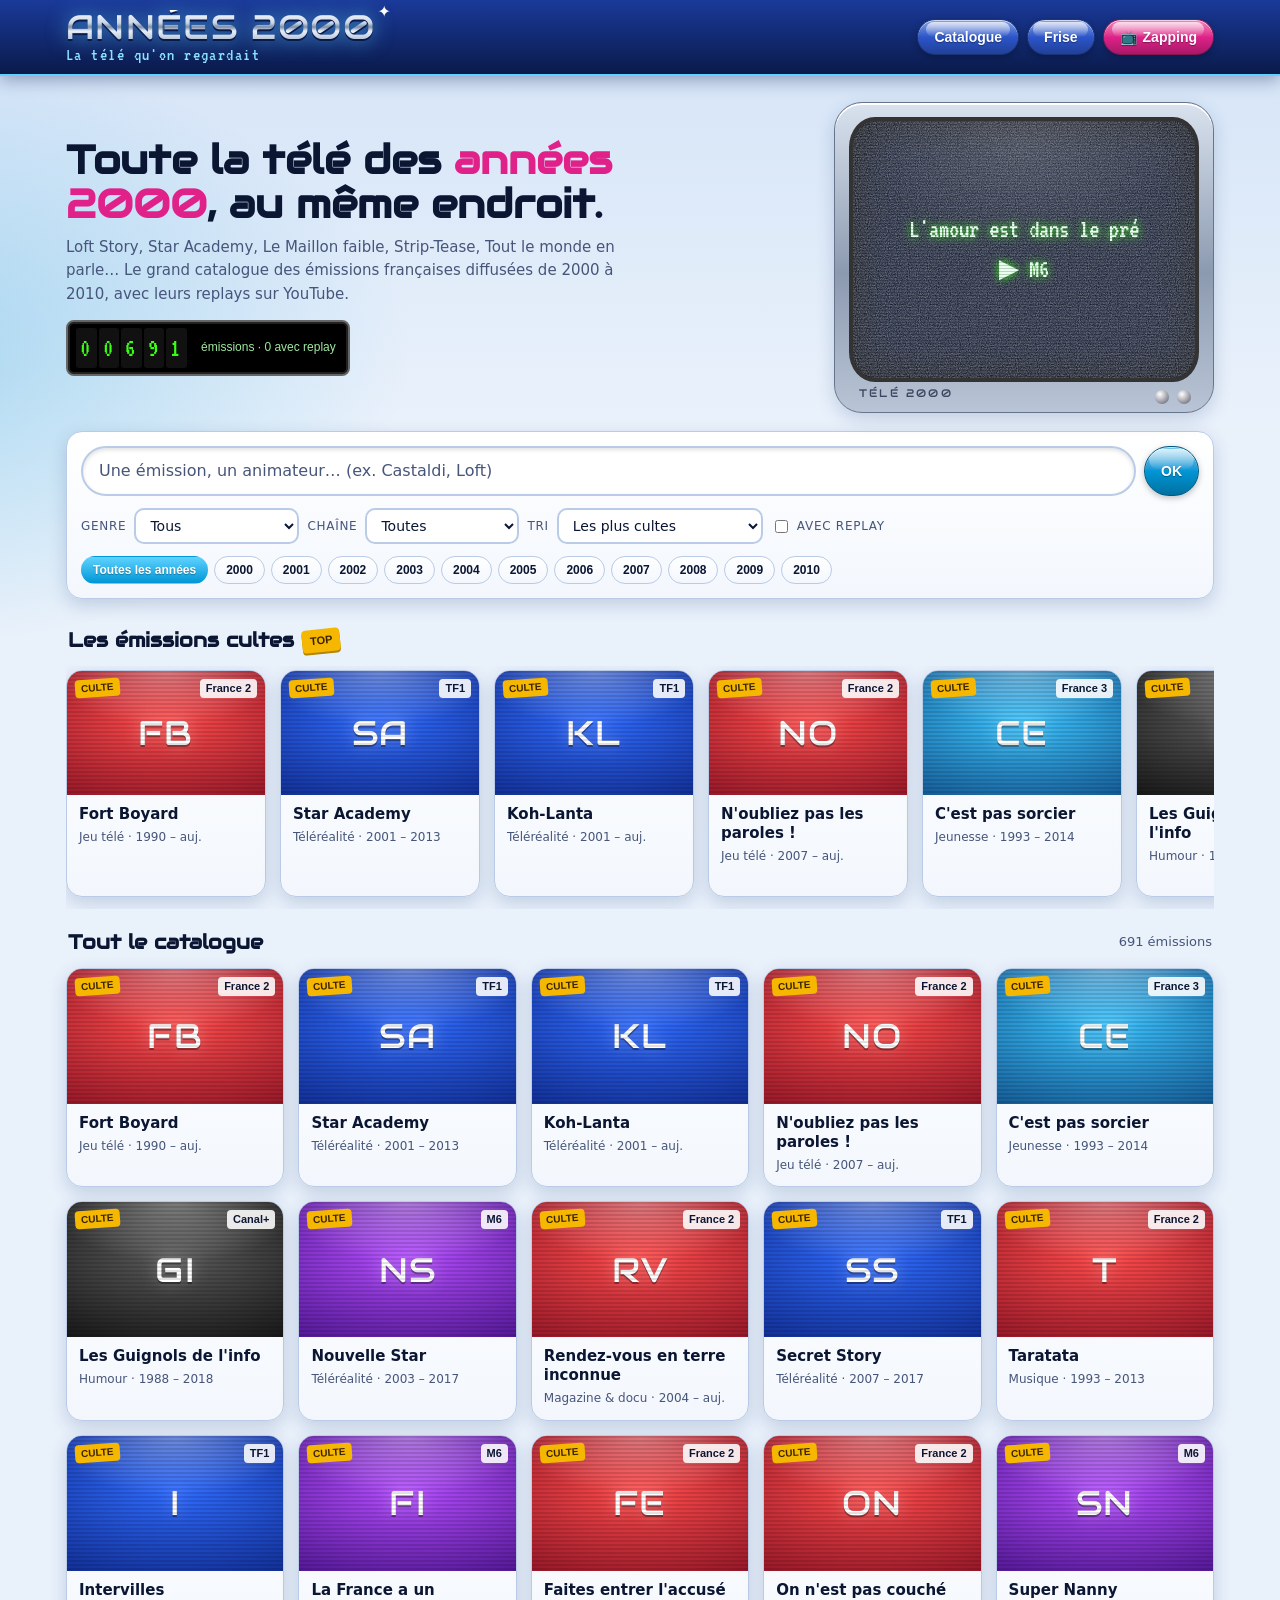
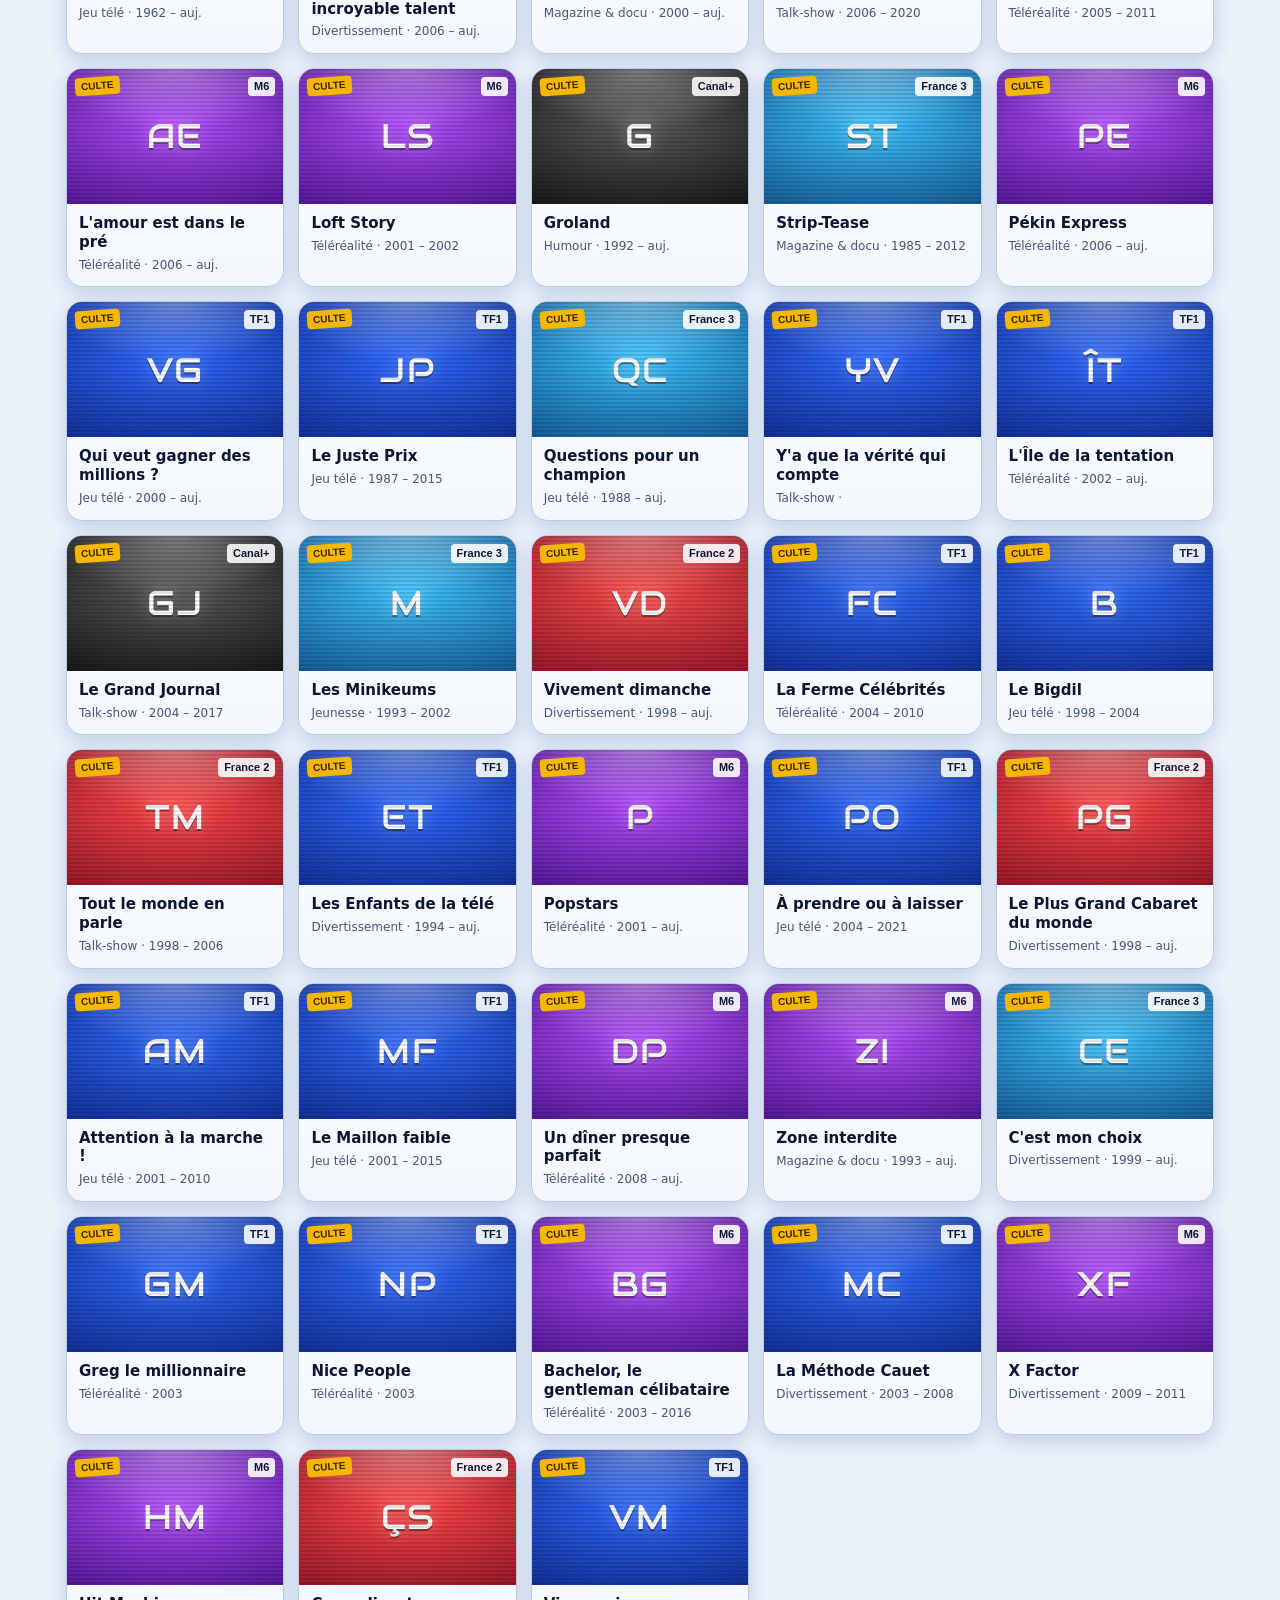
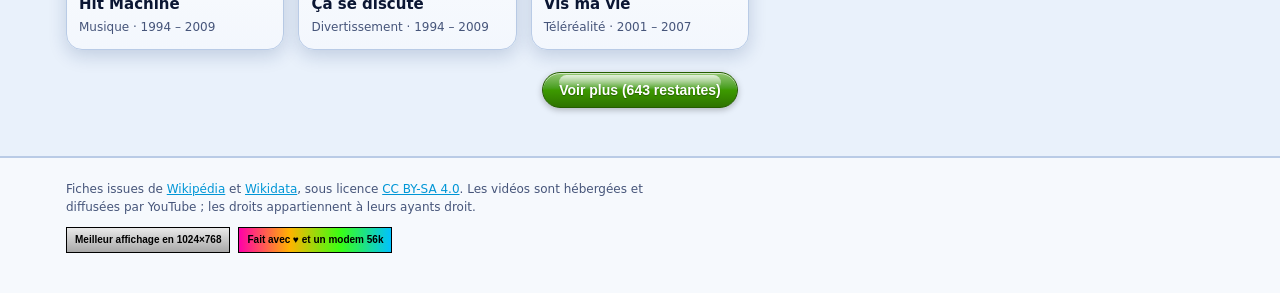
==== index.html @ 7a888f4a "Site Années 2000 : catalogue des émissions télé françaises 2000-2010 Site statique au design Y2K (re" ====
<!doctype html>
<html lang="fr">
<head>
  <meta charset="utf-8">
  <meta name="viewport" content="width=device-width, initial-scale=1">
  <title>Années 2000 · La télé qu'on regardait</title>
  <meta name="description" content="Le grand catalogue des émissions de télé françaises des années 2000 : téléréalité, jeux, talk-shows, magazines. Retrouvez chaque émission et ses replays YouTube.">
  <meta name="theme-color" content="#0a1a4a">
  <link rel="preconnect" href="https://fonts.googleapis.com">
  <link rel="preconnect" href="https://fonts.gstatic.com" crossorigin>
  <link href="https://fonts.googleapis.com/css2?family=Audiowide&family=VT323&display=swap" rel="stylesheet">
  <link rel="stylesheet" href="css/style.css">
  <link rel="icon" href="data:image/svg+xml,<svg xmlns='http://www.w3.org/2000/svg' viewBox='0 0 64 64'><rect x='4' y='12' width='56' height='40' rx='10' fill='%2300c2ff'/><rect x='12' y='19' width='40' height='26' rx='5' fill='%230a1a4a'/><path d='M22 6l10 6 10-6' stroke='%2300c2ff' stroke-width='4' fill='none'/></svg>">
</head>
<body>
  <a class="skip" href="#main">Aller au contenu</a>

  <header class="top">
    <div class="wrap top__inner">
      <a class="logo" href="#/" aria-label="Accueil Années 2000">
        <span class="logo__chrome">ANNÉES 2000</span>
        <span class="logo__sub">La télé qu'on regardait</span>
        <span class="logo__star" aria-hidden="true">✦</span>
      </a>
      <nav class="top__nav" aria-label="Navigation principale">
        <a class="gel gel--ghost" href="#/">Catalogue</a>
        <a class="gel gel--ghost" href="#/frise">Frise</a>
        <button class="gel gel--zap" id="zap" type="button" title="Une émission au hasard">
          <span aria-hidden="true">📺</span> Zapping
        </button>
      </nav>
    </div>
  </header>

  <main id="main" class="wrap">
    <!-- Contenu rendu par js/app.js -->
    <div id="view" aria-live="polite">
      <div class="loading"><span class="noise"></span>Réglage de l'antenne…</div>
    </div>
  </main>

  <footer class="foot">
    <div class="wrap foot__inner">
      <p>
        Fiches issues de <a href="https://fr.wikipedia.org/">Wikipédia</a> et
        <a href="https://www.wikidata.org/">Wikidata</a>, sous licence
        <a href="https://creativecommons.org/licenses/by-sa/4.0/deed.fr">CC BY-SA 4.0</a>.
        Les vidéos sont hébergées et diffusées par YouTube ; les droits appartiennent à leurs ayants droit.
      </p>
      <p class="foot__badges" aria-hidden="true">
        <span class="badge88">Meilleur affichage en 1024×768</span>
        <span class="badge88 badge88--alt">Fait avec ♥ et un modem 56k</span>
      </p>
    </div>
  </footer>

  <script src="js/app.js" type="module"></script>
</body>
</html>
---- css/style.css ----
/* Années 2000 : esthétique Y2K (chrome, gel, écran cathodique) */

:root {
  --bg: #e9f1fb;
  --bg-2: #d3e3f7;
  --panel: #ffffff;
  --panel-2: #f3f7fd;
  --ink: #0b1633;
  --ink-soft: #46557a;
  --line: #b9cbe6;
  --aqua: #0096d6;
  --aqua-hi: #5fd3ff;
  --pink: #e0218a;
  --lime: #6ac400;
  --gold: #f5b700;
  --focus: #ff2fa0;
  --screen: #071028;
  --shadow: 0 6px 18px rgba(18, 48, 110, 0.18);
  --radius: 16px;
  --chrome: linear-gradient(180deg, #ffffff 0%, #c9d6e8 38%, #7d8ea8 50%, #e7eef8 62%, #9fb0c8 100%);
  --gel-top: rgba(255, 255, 255, 0.75);
  color-scheme: light;
}

@media (prefers-color-scheme: dark) {
  :root:not([data-theme="light"]) {
    --bg: #060c24;
    --bg-2: #0b1a4a;
    --panel: #0f1d4d;
    --panel-2: #13245c;
    --ink: #eaf2ff;
    --ink-soft: #a9badf;
    --line: #2a3f86;
    --aqua: #22b8ff;
    --aqua-hi: #8be3ff;
    --pink: #ff4fb0;
    --lime: #9cf23a;
    --gold: #ffd23f;
    --screen: #020611;
    --shadow: 0 8px 24px rgba(0, 0, 0, 0.45);
    --gel-top: rgba(255, 255, 255, 0.35);
    color-scheme: dark;
  }
}
:root[data-theme="dark"] {
  --bg: #060c24;
  --bg-2: #0b1a4a;
  --panel: #0f1d4d;
  --panel-2: #13245c;
  --ink: #eaf2ff;
  --ink-soft: #a9badf;
  --line: #2a3f86;
  --aqua: #22b8ff;
  --aqua-hi: #8be3ff;
  --pink: #ff4fb0;
  --lime: #9cf23a;
  --gold: #ffd23f;
  --screen: #020611;
  --shadow: 0 8px 24px rgba(0, 0, 0, 0.45);
  --gel-top: rgba(255, 255, 255, 0.35);
  color-scheme: dark;
}

* { box-sizing: border-box; }
html { -webkit-text-size-adjust: 100%; }
body {
  margin: 0;
  font-family: Verdana, Tahoma, "Trebuchet MS", system-ui, sans-serif;
  font-size: 15px;
  line-height: 1.55;
  color: var(--ink);
  background:
    radial-gradient(1200px 500px at 85% -10%, color-mix(in srgb, var(--pink) 22%, transparent), transparent 60%),
    radial-gradient(900px 500px at -10% 10%, color-mix(in srgb, var(--aqua) 28%, transparent), transparent 60%),
    linear-gradient(180deg, var(--bg-2), var(--bg) 420px);
  background-color: var(--bg);
  min-height: 100vh;
  overflow-x: hidden;
}
a { color: var(--aqua); }
a:hover { color: var(--pink); }
:focus-visible { outline: 3px solid var(--focus); outline-offset: 2px; border-radius: 6px; }
img { max-width: 100%; display: block; }

.wrap { width: 100%; max-width: 1180px; margin: 0 auto; padding: 0 16px; }
.skip { position: absolute; left: -999px; }
.skip:focus { left: 16px; top: 8px; z-index: 10; background: var(--panel); padding: 8px 12px; }

/* ---------- En-tête ---------- */
.top {
  position: sticky; top: 0; z-index: 5;
  background: linear-gradient(180deg, #1a3a9a, #0a1a4a);
  border-bottom: 2px solid #5fd3ff;
  box-shadow: 0 4px 16px rgba(0, 20, 80, 0.35);
}
.top__inner { display: flex; align-items: center; justify-content: space-between; gap: 12px; padding-top: 10px; padding-bottom: 10px; flex-wrap: wrap; }
.logo { position: relative; text-decoration: none; display: flex; flex-direction: column; line-height: 1; }
.logo__chrome {
  font-family: Audiowide, Verdana, sans-serif;
  font-size: clamp(22px, 4.5vw, 34px);
  letter-spacing: 0.04em;
  background: var(--chrome);
  -webkit-background-clip: text; background-clip: text; color: transparent;
  filter: drop-shadow(0 2px 0 #0a1a4a) drop-shadow(0 0 10px rgba(95, 211, 255, 0.55));
}
.logo__sub { font-family: VT323, monospace; font-size: 18px; color: #8be3ff; letter-spacing: 0.08em; margin-top: 2px; }
.logo__star { position: absolute; right: -16px; top: -6px; color: #fff; font-size: 16px; animation: twinkle 2.4s ease-in-out infinite; }
@keyframes twinkle { 0%, 100% { opacity: 0.2; transform: scale(0.7) rotate(0); } 50% { opacity: 1; transform: scale(1.1) rotate(20deg); } }
.top__nav { display: flex; gap: 8px; align-items: center; flex-wrap: wrap; }

/* ---------- Boutons « gel » façon Aqua / Luna ---------- */
.gel {
  --c: var(--aqua);
  position: relative; display: inline-flex; align-items: center; gap: 6px;
  font: 700 14px/1 Verdana, Tahoma, sans-serif; color: #fff; text-decoration: none;
  padding: 10px 16px; border-radius: 999px; border: 1px solid color-mix(in srgb, var(--c) 60%, #000);
  background: linear-gradient(180deg, color-mix(in srgb, var(--c) 55%, #fff) 0%, var(--c) 50%, color-mix(in srgb, var(--c) 75%, #000) 100%);
  box-shadow: inset 0 1px 0 rgba(255, 255, 255, 0.6), 0 2px 6px rgba(0, 0, 0, 0.25);
  text-shadow: 0 1px 1px rgba(0, 0, 0, 0.35);
  cursor: pointer; overflow: hidden; white-space: nowrap;
}
.gel::before {
  content: ""; position: absolute; left: 8%; right: 8%; top: 2px; height: 45%;
  border-radius: 999px; background: linear-gradient(180deg, var(--gel-top), rgba(255, 255, 255, 0));
  pointer-events: none;
}
.gel:hover { filter: brightness(1.08) saturate(1.1); color: #fff; }
.gel:active { transform: translateY(1px); }
.gel--ghost { --c: #2c55c9; }
.gel--zap { --c: var(--pink); }
.gel--lime { --c: #3d9a00; }
.gel--small { padding: 7px 12px; font-size: 13px; }

/* ---------- Héros ---------- */
.hero { margin: 26px 0 18px; display: grid; gap: 18px; grid-template-columns: 1.4fr 1fr; align-items: center; }
.hero h1 { font-family: Audiowide, Verdana, sans-serif; font-size: clamp(24px, 4vw, 40px); line-height: 1.1; margin: 0 0 10px; }
.hero h1 em { font-style: normal; color: var(--pink); }
.hero p { margin: 0; color: var(--ink-soft); max-width: 60ch; }
.counter {
  display: inline-flex; gap: 2px; margin-top: 14px; padding: 6px 8px; border-radius: 8px;
  background: #000; border: 2px solid #666; box-shadow: inset 0 0 0 2px #222;
  font-family: VT323, monospace; font-size: 26px; color: #39ff14; letter-spacing: 0.1em;
}
.counter span { padding: 0 4px; background: #111; border-radius: 3px; }
.counter span.counter__label { margin-left: 8px; padding: 0 4px; background: none; font: 12px/1.3 Verdana, sans-serif; letter-spacing: 0; color: #9fe8a0; align-self: center; }
.hero__tv { justify-self: end; width: 100%; max-width: 380px; }

/* ---------- Barre de recherche et filtres ---------- */
.panel {
  background: linear-gradient(180deg, var(--panel), var(--panel-2));
  border: 1px solid var(--line); border-radius: var(--radius); box-shadow: var(--shadow);
}
.controls { padding: 14px; display: grid; gap: 12px; }
.controls > * { min-width: 0; }
.search { display: flex; gap: 8px; }
.search input {
  flex: 1; min-width: 0; font: inherit; font-size: 16px; color: var(--ink);
  padding: 11px 16px; border-radius: 999px; border: 2px solid var(--line);
  background: var(--panel); box-shadow: inset 0 2px 4px rgba(0, 0, 0, 0.12);
}
.search input::placeholder { color: var(--ink-soft); }
.filters { display: flex; flex-wrap: wrap; gap: 8px; align-items: center; }
.filters label { font-size: 12px; color: var(--ink-soft); text-transform: uppercase; letter-spacing: 0.06em; }
.select {
  font: inherit; font-size: 14px; color: var(--ink); background: var(--panel);
  border: 2px solid var(--line); border-radius: 10px; padding: 7px 10px; max-width: 100%;
}
.chips { display: flex; gap: 6px; flex-wrap: wrap; }
.chip {
  font: 700 12px/1 Verdana, sans-serif; padding: 7px 11px; border-radius: 999px; cursor: pointer;
  border: 1px solid var(--line); color: var(--ink); background: linear-gradient(180deg, var(--panel), var(--panel-2));
}
.chip[aria-pressed="true"] { color: #fff; border-color: transparent; background: linear-gradient(180deg, var(--aqua-hi), var(--aqua)); text-shadow: 0 1px 1px rgba(0,0,0,.3); }
.check { display: inline-flex; gap: 6px; align-items: center; font-size: 13px; cursor: pointer; }
.result-line { display: flex; justify-content: space-between; align-items: center; gap: 10px; margin: 18px 2px 10px; flex-wrap: wrap; }
.result-line h2 { margin: 0; font-family: Audiowide, Verdana, sans-serif; font-size: 20px; }
.muted { color: var(--ink-soft); font-size: 13px; }

/* ---------- Rangées et grille ---------- */
.row-title { font-family: Audiowide, Verdana, sans-serif; font-size: 20px; margin: 26px 2px 10px; display: flex; align-items: center; gap: 8px; }
.row-title .burst {
  font: 700 11px/1 Verdana, sans-serif; color: #3a2400; background: var(--gold); padding: 6px 8px; border-radius: 4px; transform: rotate(-6deg);
  box-shadow: 0 2px 0 #b38600;
}
.strip { display: grid; grid-auto-flow: column; grid-auto-columns: minmax(200px, 230px); gap: 14px; overflow-x: auto; padding: 4px 2px 12px; scroll-snap-type: x mandatory; }
.strip > * { scroll-snap-align: start; }
.grid { display: grid; grid-template-columns: repeat(auto-fill, minmax(210px, 1fr)); gap: 14px; }

.card {
  position: relative; display: flex; flex-direction: column; text-decoration: none; color: var(--ink);
  background: linear-gradient(180deg, var(--panel), var(--panel-2)); border: 1px solid var(--line);
  border-radius: var(--radius); box-shadow: var(--shadow); overflow: hidden; transition: transform .15s ease, box-shadow .15s ease;
}
.card:hover { transform: translateY(-3px); box-shadow: 0 10px 24px rgba(18, 48, 110, 0.28); color: var(--ink); }
.card__screen {
  position: relative; aspect-ratio: 16 / 10; display: grid; place-items: center; overflow: hidden;
  background: radial-gradient(120% 90% at 50% 40%, var(--c1), var(--c2));
  color: #fff;
}
.card__screen::after { /* lignes de balayage */
  content: ""; position: absolute; inset: 0; pointer-events: none;
  background: repeating-linear-gradient(180deg, rgba(0,0,0,0.12) 0 2px, transparent 2px 4px),
              radial-gradient(130% 100% at 50% 0%, rgba(255,255,255,0.35), transparent 45%);
}
.card__screen img { position: absolute; inset: 0; width: 100%; height: 100%; object-fit: cover; }
.card__initials { font-family: Audiowide, Verdana, sans-serif; font-size: 34px; letter-spacing: .04em; text-shadow: 0 2px 0 rgba(0,0,0,.35), 0 0 18px rgba(255,255,255,.35); }
.card__bug { /* logo de chaîne en incrustation */
  position: absolute; top: 8px; right: 8px; z-index: 1; font: 700 11px/1 Verdana, sans-serif; padding: 4px 6px; border-radius: 4px;
  background: rgba(255,255,255,0.88); color: #0b1633;
}
.card__badge {
  position: absolute; left: 8px; bottom: 8px; z-index: 1; font: 700 11px/1 Verdana, sans-serif; padding: 5px 7px; border-radius: 999px;
  background: linear-gradient(180deg, #ff6fc3, var(--pink)); color: #fff;
}
.card__culte { position: absolute; left: 8px; top: 8px; z-index: 1; font: 700 10px/1 Verdana, sans-serif; padding: 4px 6px; border-radius: 4px; background: var(--gold); color: #3a2400; transform: rotate(-4deg); }
.card__body { padding: 10px 12px 12px; display: grid; gap: 4px; }
.card__title { font-weight: 700; font-size: 15px; line-height: 1.25; }
.card__meta { font-size: 12px; color: var(--ink-soft); }
.more { display: flex; justify-content: center; margin: 22px 0 8px; }
.empty { padding: 30px; text-align: center; }

/* ---------- Téléviseur cathodique ---------- */
.tv {
  position: relative; padding: 18px 18px 34px; border-radius: 28px;
  background: linear-gradient(180deg, #d9e2ee, #8c9ab0 55%, #b9c5d6);
  border: 1px solid #66748c; box-shadow: var(--shadow), inset 0 2px 0 #fff;
}
.tv__screen {
  position: relative; aspect-ratio: 4 / 3; border-radius: 22px / 26px; overflow: hidden;
  background: var(--screen); box-shadow: inset 0 0 40px rgba(0,0,0,0.9), 0 0 0 4px #333;
}
.tv--wide .tv__screen { aspect-ratio: 16 / 9; }
.tv__screen iframe, .tv__screen .poster { position: absolute; inset: 0; width: 100%; height: 100%; border: 0; }
.tv__screen::after {
  content: ""; position: absolute; inset: 0; pointer-events: none; border-radius: inherit;
  background: radial-gradient(120% 90% at 50% 10%, rgba(255,255,255,0.12), transparent 40%),
              repeating-linear-gradient(180deg, rgba(0,0,0,0.18) 0 1px, transparent 1px 3px);
}
.tv__screen.is-playing::after { display: none; }
.tv__knobs { position: absolute; bottom: 8px; right: 22px; display: flex; gap: 8px; }
.tv__knobs i { width: 14px; height: 14px; border-radius: 50%; background: radial-gradient(circle at 35% 30%, #fff, #556); }
.tv__brand { position: absolute; bottom: 9px; left: 24px; font-family: Audiowide, sans-serif; font-size: 11px; color: #3b4760; letter-spacing: .2em; }
.noise {
  position: absolute; inset: 0;
  background-image: url("data:image/svg+xml,%3Csvg xmlns='http://www.w3.org/2000/svg' width='160' height='160'%3E%3Cfilter id='n'%3E%3CfeTurbulence type='fractalNoise' baseFrequency='.9' numOctaves='2' stitchTiles='stitch'/%3E%3CfeColorMatrix values='0 0 0 0 1 0 0 0 0 1 0 0 0 0 1 0 0 0 .9 0'/%3E%3C/filter%3E%3Crect width='100%25' height='100%25' filter='url(%23n)'/%3E%3C/svg%3E");
  opacity: .55; animation: snow .35s steps(4) infinite;
}
@keyframes snow { 0% { background-position: 0 0; } 25% { background-position: -40px 20px; } 50% { background-position: 30px -30px; } 75% { background-position: -20px -10px; } }
.tv__msg { position: absolute; inset: 0; display: grid; place-items: center; text-align: center; padding: 16px; font-family: VT323, monospace; font-size: clamp(18px, 3vw, 26px); color: #e8fff0; text-shadow: 0 0 8px #39ff14; }
.poster { cursor: pointer; background: #000; }
.poster img { width: 100%; height: 100%; object-fit: cover; opacity: .9; }
.poster .play {
  position: absolute; left: 50%; top: 50%; transform: translate(-50%, -50%); width: 76px; height: 76px; border-radius: 50%;
  background: linear-gradient(180deg, #ff7cc8, var(--pink)); box-shadow: 0 0 0 4px rgba(255,255,255,.7), 0 6px 18px rgba(0,0,0,.5);
  display: grid; place-items: center; color: #fff; font-size: 30px;
}

/* ---------- Fiche émission ---------- */
.back { display: inline-block; margin: 20px 0 6px; font-size: 13px; }
.show { display: grid; gap: 22px; grid-template-columns: minmax(0, 1.35fr) minmax(0, 1fr); margin-top: 8px; }
.show__title { font-family: Audiowide, Verdana, sans-serif; font-size: clamp(26px, 4.5vw, 42px); line-height: 1.08; margin: 0 0 8px; }
.tags { display: flex; flex-wrap: wrap; gap: 6px; margin-bottom: 14px; }
.tag { font: 700 12px/1 Verdana, sans-serif; padding: 6px 9px; border-radius: 6px; background: var(--panel-2); border: 1px solid var(--line); color: var(--ink); text-decoration: none; }
.tag--cat { background: linear-gradient(180deg, var(--aqua-hi), var(--aqua)); color: #fff; border-color: transparent; }
.facts { padding: 14px 16px; display: grid; gap: 10px; }
.facts dl { margin: 0; display: grid; grid-template-columns: max-content 1fr; gap: 6px 14px; }
.facts dt { color: var(--ink-soft); font-size: 13px; }
.facts dd { margin: 0; font-weight: 700; }
.quote {
  position: relative; margin: 16px 0; padding: 14px 16px 14px 46px; border-radius: 14px;
  background: linear-gradient(180deg, #fff6c9, #ffe27a); color: #3a2400; border: 1px solid #e5b800; font-weight: 700;
}
.quote::before { content: "“"; position: absolute; left: 12px; top: -6px; font: 64px/1 Georgia, serif; color: #c48a00; }
.desc p { margin: 0 0 12px; }
.playlist { margin-top: 14px; display: grid; gap: 8px; }
.playlist h3 { margin: 6px 0 2px; font-size: 15px; }
.pl-item {
  display: grid; grid-template-columns: 96px 1fr; gap: 10px; align-items: center; text-align: left; width: 100%;
  padding: 6px; border-radius: 10px; border: 1px solid var(--line); background: var(--panel); color: var(--ink); font: inherit; cursor: pointer;
}
.pl-item[aria-current="true"] { border-color: var(--pink); box-shadow: 0 0 0 2px color-mix(in srgb, var(--pink) 35%, transparent); }
.pl-item img { width: 96px; aspect-ratio: 16/9; object-fit: cover; border-radius: 6px; }
.pl-item b { display: block; font-size: 13px; line-height: 1.3; }
.pl-item small { color: var(--ink-soft); font-size: 11px; text-transform: uppercase; letter-spacing: .05em; }
.actions { display: flex; gap: 8px; flex-wrap: wrap; margin-top: 14px; }

/* ---------- Frise ---------- */
.timeline { margin-top: 18px; display: grid; gap: 18px; }
.year { display: grid; grid-template-columns: 90px 1fr; gap: 14px; align-items: start; }
.year__label {
  position: sticky; top: 84px; font-family: VT323, monospace; font-size: 34px; color: #39ff14; background: #000;
  border-radius: 8px; text-align: center; padding: 2px 0; border: 2px solid #444;
}
.year__shows { display: flex; flex-wrap: wrap; gap: 6px; }

/* ---------- Pied de page ---------- */
.foot { margin-top: 48px; padding: 22px 0 30px; border-top: 2px solid var(--line); background: color-mix(in srgb, var(--panel) 60%, transparent); }
.foot p { margin: 0 0 10px; font-size: 12px; color: var(--ink-soft); max-width: 80ch; }
.foot__badges { display: flex; gap: 8px; flex-wrap: wrap; }
.badge88 {
  display: inline-block; font: 700 10px/1.2 Verdana, sans-serif; padding: 6px 8px; border: 1px solid #000;
  background: linear-gradient(180deg, #e9e9e9, #a8a8a8); color: #000;
}
.badge88--alt { background: linear-gradient(90deg, #ff00a8, #ffb300, #39ff14, #00c2ff); color: #000; }

.loading { position: relative; height: 240px; margin-top: 30px; border-radius: var(--radius); overflow: hidden; background: var(--screen); display: grid; place-items: center; font-family: VT323, monospace; font-size: 26px; color: #e8fff0; }
.loading .noise { z-index: 0; }

@media (max-width: 820px) {
  .hero, .show { grid-template-columns: 1fr; }
  .hero__tv { justify-self: stretch; max-width: none; }
  .year { grid-template-columns: 1fr; }
  .year__label { position: static; width: 110px; }
}
@media (max-width: 480px) {
  .grid { grid-template-columns: repeat(2, minmax(0, 1fr)); gap: 10px; }
  .card__initials { font-size: 26px; }
  .card__title { font-size: 13px; }
  .top__nav .gel { padding: 8px 12px; font-size: 13px; }
}
@media (prefers-reduced-motion: reduce) {
  *, *::before, *::after { animation: none !important; transition: none !important; }
}
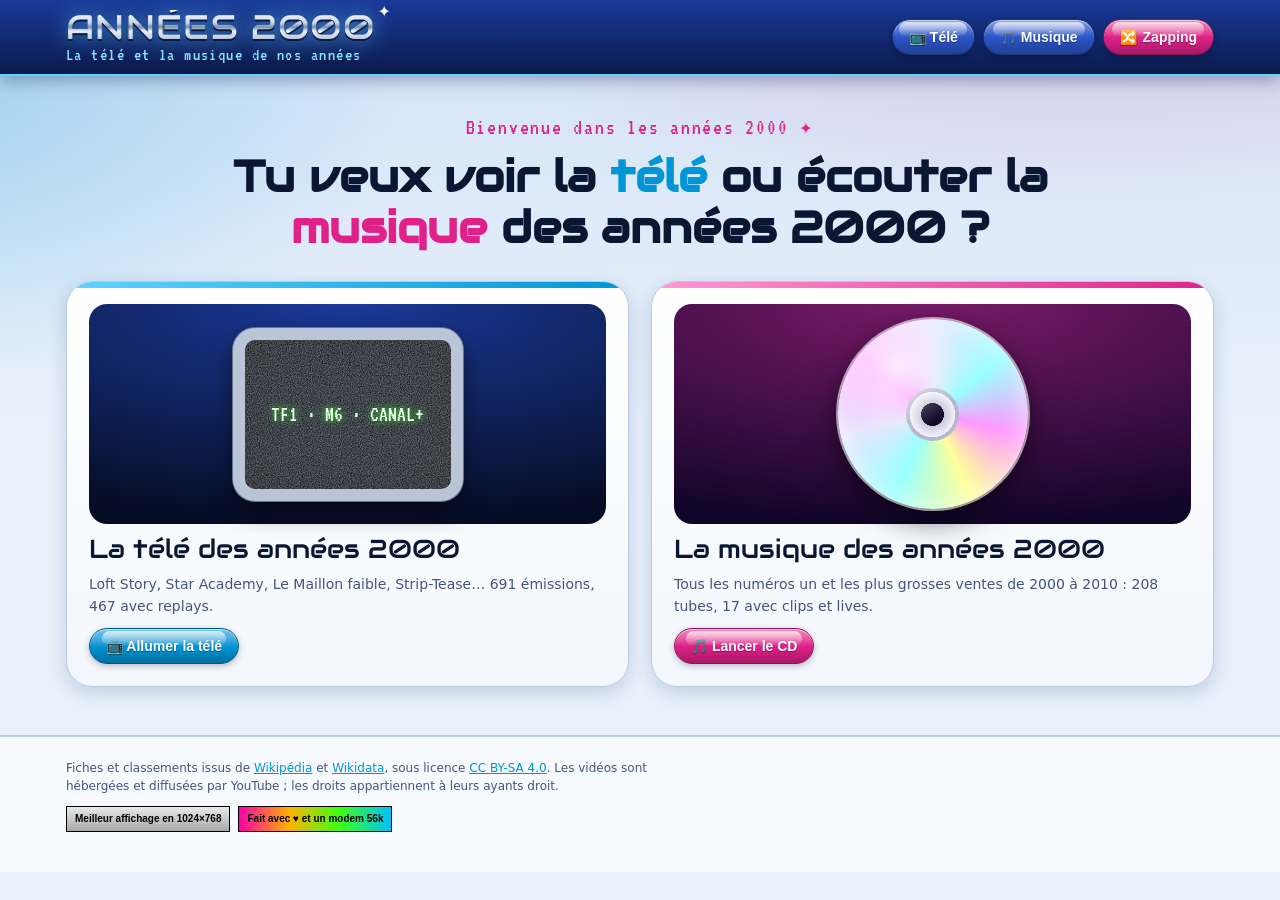
==== commit b90a1a47: "Accueil télé ou musique, épisodes par saison et dossier bonus, section musique - Écran d'accueil qui" ====
--- a/index.html
+++ b/index.html
@@ -3,8 +3,8 @@
 <head>
   <meta charset="utf-8">
   <meta name="viewport" content="width=device-width, initial-scale=1">
-  <title>Années 2000 · La télé qu'on regardait</title>
-  <meta name="description" content="Le grand catalogue des émissions de télé françaises des années 2000 : téléréalité, jeux, talk-shows, magazines. Retrouvez chaque émission et ses replays YouTube.">
+  <title>Années 2000 · La télé et la musique des années 2000</title>
+  <meta name="description" content="La télé et la musique des années 2000 : toutes les émissions françaises (téléréalité, jeux, talk-shows…) et tous les tubes de 2000 à 2010, avec leurs vidéos YouTube.">
   <meta name="theme-color" content="#0a1a4a">
   <link rel="preconnect" href="https://fonts.googleapis.com">
   <link rel="preconnect" href="https://fonts.gstatic.com" crossorigin>
@@ -19,14 +19,15 @@
     <div class="wrap top__inner">
       <a class="logo" href="#/" aria-label="Accueil Années 2000">
         <span class="logo__chrome">ANNÉES 2000</span>
-        <span class="logo__sub">La télé qu'on regardait</span>
+        <span class="logo__sub">La télé et la musique de nos années</span>
         <span class="logo__star" aria-hidden="true">✦</span>
       </a>
       <nav class="top__nav" aria-label="Navigation principale">
-        <a class="gel gel--ghost" href="#/">Catalogue</a>
-        <a class="gel gel--ghost" href="#/frise">Frise</a>
-        <button class="gel gel--zap" id="zap" type="button" title="Une émission au hasard">
-          <span aria-hidden="true">📺</span> Zapping
+        <a class="gel gel--ghost" id="nav-tv" href="#/tv">📺 Télé</a>
+        <a class="gel gel--ghost" id="nav-music" href="#/musique">🎵 Musique</a>
+        <a class="gel gel--ghost" id="nav-frise" href="#/tv/frise" hidden>Frise</a>
+        <button class="gel gel--zap" id="zap" type="button" title="Une émission ou un tube au hasard">
+          <span aria-hidden="true">🔀</span> Zapping
         </button>
       </nav>
     </div>
@@ -42,7 +43,7 @@
   <footer class="foot">
     <div class="wrap foot__inner">
       <p>
-        Fiches issues de <a href="https://fr.wikipedia.org/">Wikipédia</a> et
+        Fiches et classements issus de <a href="https://fr.wikipedia.org/">Wikipédia</a> et
         <a href="https://www.wikidata.org/">Wikidata</a>, sous licence
         <a href="https://creativecommons.org/licenses/by-sa/4.0/deed.fr">CC BY-SA 4.0</a>.
         Les vidéos sont hébergées et diffusées par YouTube ; les droits appartiennent à leurs ayants droit.
--- a/css/style.css
+++ b/css/style.css
@@ -321,3 +321,98 @@
 @media (prefers-reduced-motion: reduce) {
   *, *::before, *::after { animation: none !important; transition: none !important; }
 }
+
+/* ---------- Médiathèque d'une émission : épisodes + dossier bonus ---------- */
+.now-playing { margin: 10px 2px 0; font-size: 13px; }
+.library { margin-top: 26px; display: grid; gap: 18px; grid-template-columns: minmax(0, 1.6fr) minmax(0, 1fr); align-items: start; }
+.folder { position: relative; }
+.folder__tab {
+  display: inline-flex; align-items: center; gap: 8px; margin: 0; padding: 9px 16px 8px;
+  font: 400 17px/1 Audiowide, Verdana, sans-serif; color: #fff;
+  border-radius: 12px 12px 0 0; border: 1px solid var(--line); border-bottom: 0;
+  background: linear-gradient(180deg, #4f86ff, #1f4fc9);
+  text-shadow: 0 1px 1px rgba(0,0,0,.35);
+}
+.folder__tab span { font: 700 12px/1 Verdana, sans-serif; background: rgba(255,255,255,.25); padding: 4px 7px; border-radius: 999px; }
+.folder--bonus .folder__tab { background: linear-gradient(180deg, #ffd96a, #f0a800); color: #3a2400; text-shadow: none; }
+.folder--bonus .folder__tab span { background: rgba(0,0,0,.12); }
+.folder__body {
+  padding: 14px; border: 1px solid var(--line); border-radius: 0 var(--radius) var(--radius) var(--radius);
+  background: linear-gradient(180deg, var(--panel), var(--panel-2)); box-shadow: var(--shadow);
+}
+.folder--bonus .folder__body { background: linear-gradient(180deg, color-mix(in srgb, var(--gold) 14%, var(--panel)), var(--panel)); }
+.seasons { margin-bottom: 12px; }
+.seasons .chip small { font-weight: 400; opacity: .8; }
+.ep-list { display: grid; gap: 8px; max-height: 720px; overflow-y: auto; padding-right: 4px; }
+.ep-list[hidden] { display: none; }
+.ep {
+  display: grid; grid-template-columns: 132px minmax(0, 1fr); gap: 12px; align-items: center; width: 100%; text-align: left;
+  padding: 6px; border-radius: 12px; border: 1px solid var(--line); background: var(--panel); color: var(--ink); font: inherit; cursor: pointer;
+}
+.ep:hover { border-color: var(--aqua); }
+.ep.is-current { border-color: var(--pink); box-shadow: 0 0 0 2px color-mix(in srgb, var(--pink) 35%, transparent); }
+.ep__thumb { position: relative; display: block; border-radius: 8px; overflow: hidden; background: #000; aspect-ratio: 16 / 9; }
+.ep__thumb img { width: 100%; height: 100%; object-fit: cover; }
+.ep__thumb i { position: absolute; right: 4px; bottom: 4px; font: 700 10px/1 Verdana, sans-serif; font-style: normal; color: #fff; background: rgba(0,0,0,.8); padding: 3px 5px; border-radius: 4px; }
+.ep__text { display: grid; gap: 3px; min-width: 0; }
+.ep__text b { font-size: 13px; line-height: 1.3; overflow: hidden; display: -webkit-box; -webkit-line-clamp: 2; -webkit-box-orient: vertical; }
+.ep__text small { font-size: 11px; color: var(--ink-soft); overflow: hidden; text-overflow: ellipsis; white-space: nowrap; }
+.ep__label { font-weight: 700; color: var(--pink) !important; text-transform: uppercase; letter-spacing: .04em; }
+.ep-list--compact { max-height: 420px; }
+.ep-list--compact .ep { grid-template-columns: 96px minmax(0, 1fr); gap: 10px; }
+.sub { border-top: 1px dashed var(--line); padding: 8px 0; }
+.sub:first-child { border-top: 0; padding-top: 0; }
+.sub summary { cursor: pointer; font-weight: 700; font-size: 14px; padding: 6px 2px; list-style: none; display: flex; align-items: center; gap: 6px; }
+.sub summary::-webkit-details-marker { display: none; }
+.sub summary::after { content: "▸"; margin-left: auto; transition: transform .15s; }
+.sub[open] summary::after { transform: rotate(90deg); }
+.sub summary span { font-size: 11px; background: var(--panel-2); border: 1px solid var(--line); padding: 2px 7px; border-radius: 999px; }
+.sub .ep-list { margin-top: 6px; }
+@media (max-width: 820px) {
+  .library { grid-template-columns: 1fr; }
+  .ep { grid-template-columns: 110px minmax(0, 1fr); }
+}
+
+/* ---------- Navigation ---------- */
+.top__nav .gel[aria-current="true"] { --c: var(--aqua); box-shadow: inset 0 1px 0 rgba(255,255,255,.6), 0 0 0 2px #8be3ff, 0 2px 6px rgba(0,0,0,.25); }
+.top__nav [hidden] { display: none; }
+
+/* ---------- Écran d'accueil : télé ou musique ---------- */
+.choose { margin: 34px 0 10px; text-align: center; }
+.choose__kicker { margin: 0 0 8px; font-family: VT323, monospace; font-size: 22px; color: var(--pink); letter-spacing: .08em; }
+.choose__q { font-family: Audiowide, Verdana, sans-serif; font-size: clamp(24px, 4.4vw, 44px); line-height: 1.15; margin: 0 auto 28px; max-width: 22ch; }
+.choose__q em { font-style: normal; color: var(--aqua); }
+.choose__q em.alt { color: var(--pink); }
+.choose__grid { display: grid; grid-template-columns: repeat(2, minmax(0, 1fr)); gap: 22px; text-align: left; }
+.choice {
+  position: relative; display: grid; gap: 10px; justify-items: start; padding: 22px; text-decoration: none; color: var(--ink);
+  border-radius: 26px; border: 1px solid var(--line); box-shadow: var(--shadow); overflow: hidden;
+  background: linear-gradient(180deg, var(--panel), var(--panel-2)); transition: transform .15s ease, box-shadow .15s ease;
+}
+.choice::before { content: ""; position: absolute; inset: 0 0 auto; height: 6px; background: linear-gradient(90deg, var(--aqua-hi), var(--aqua)); }
+.choice--music::before { background: linear-gradient(90deg, #ff9ad5, var(--pink)); }
+.choice:hover { transform: translateY(-4px); color: var(--ink); box-shadow: 0 14px 30px rgba(18,48,110,.3); }
+.choice__art { justify-self: stretch; display: grid; place-items: center; height: 220px; border-radius: 18px; background: radial-gradient(120% 100% at 50% 0%, #1a3a9a, #060c24); }
+.choice--music .choice__art { background: radial-gradient(120% 100% at 50% 0%, #7a1a6a, #12052a); }
+.choice__title { font-family: Audiowide, Verdana, sans-serif; font-size: clamp(19px, 2.6vw, 26px); line-height: 1.15; }
+.choice__desc { color: var(--ink-soft); font-size: 14px; }
+.mini-tv {
+  position: relative; width: 230px; max-width: 80%; aspect-ratio: 4 / 3; border-radius: 22px; overflow: hidden;
+  border: 12px solid #b9c5d6; box-shadow: 0 0 0 1px #66748c, inset 0 0 30px #000, 0 10px 24px rgba(0,0,0,.5); background: #020611;
+}
+.mini-tv__txt { position: absolute; inset: 0; display: grid; place-items: center; font-family: VT323, monospace; font-size: 22px; color: #e8fff0; text-shadow: 0 0 8px #39ff14; }
+.cd {
+  width: 190px; height: 190px; border-radius: 50%; position: relative;
+  background: conic-gradient(from 0deg, #e6e6ff, #9ff, #f9f, #ff9, #9ff, #e6e6ff, #f9f, #e6e6ff);
+  box-shadow: 0 0 0 2px rgba(255,255,255,.6), 0 10px 30px rgba(0,0,0,.6), inset 0 0 30px rgba(255,255,255,.6);
+  animation: spin 6s linear infinite;
+}
+.cd::before { content: ""; position: absolute; inset: 36%; border-radius: 50%; background: radial-gradient(circle, #12052a 30%, #c9c9d9 31%, #f2f2ff 60%, #b8b8cc 61%); }
+.cd::after { content: ""; position: absolute; inset: 0; border-radius: 50%; background: radial-gradient(circle at 30% 25%, rgba(255,255,255,.75), transparent 35%); }
+@keyframes spin { to { transform: rotate(360deg); } }
+.show__artist { margin: 0 0 4px; font: 700 15px/1.2 Verdana, sans-serif; color: var(--pink); text-transform: uppercase; letter-spacing: .06em; }
+@media (max-width: 720px) {
+  .choose__grid { grid-template-columns: 1fr; }
+  .choice__art { height: 170px; }
+  .cd { width: 140px; height: 140px; }
+}
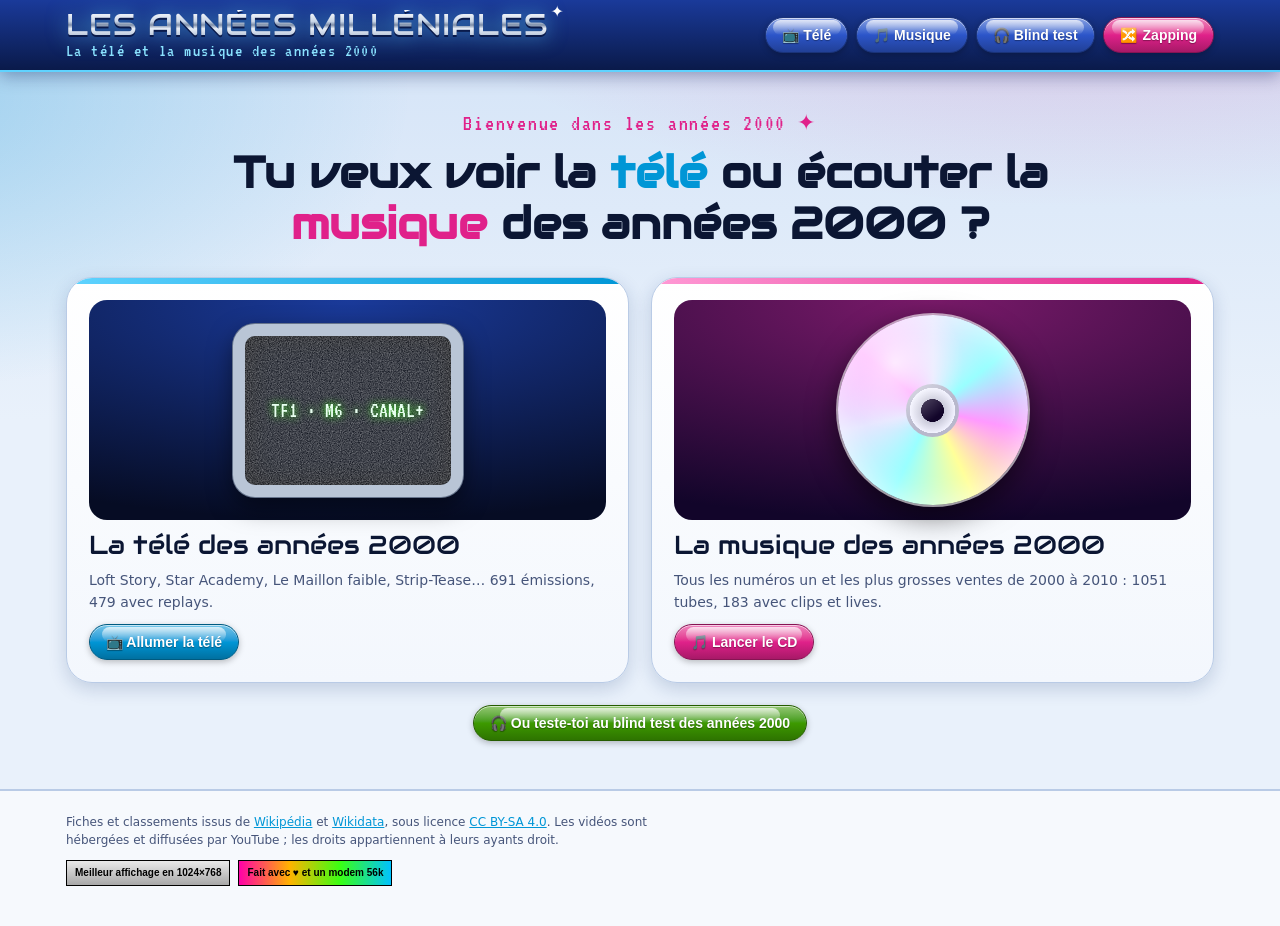
==== commit 19cb337d: "Les années milléniales : nouveau nom, blind test et 1 051 tubes - Le site s'appelle désormais « Les " ====
--- a/index.html
+++ b/index.html
@@ -3,7 +3,7 @@
 <head>
   <meta charset="utf-8">
   <meta name="viewport" content="width=device-width, initial-scale=1">
-  <title>Années 2000 · La télé et la musique des années 2000</title>
+  <title>Les années milléniales · La télé et la musique des années 2000</title>
   <meta name="description" content="La télé et la musique des années 2000 : toutes les émissions françaises (téléréalité, jeux, talk-shows…) et tous les tubes de 2000 à 2010, avec leurs vidéos YouTube.">
   <meta name="theme-color" content="#0a1a4a">
   <link rel="preconnect" href="https://fonts.googleapis.com">
@@ -17,14 +17,15 @@
 
   <header class="top">
     <div class="wrap top__inner">
-      <a class="logo" href="#/" aria-label="Accueil Années 2000">
-        <span class="logo__chrome">ANNÉES 2000</span>
-        <span class="logo__sub">La télé et la musique de nos années</span>
+      <a class="logo" href="#/" aria-label="Accueil Les années milléniales">
+        <span class="logo__chrome">LES ANNÉES MILLÉNIALES</span>
+        <span class="logo__sub">La télé et la musique des années 2000</span>
         <span class="logo__star" aria-hidden="true">✦</span>
       </a>
       <nav class="top__nav" aria-label="Navigation principale">
         <a class="gel gel--ghost" id="nav-tv" href="#/tv">📺 Télé</a>
         <a class="gel gel--ghost" id="nav-music" href="#/musique">🎵 Musique</a>
+        <a class="gel gel--ghost" id="nav-blind" href="#/blindtest">🎧 Blind test</a>
         <a class="gel gel--ghost" id="nav-frise" href="#/tv/frise" hidden>Frise</a>
         <button class="gel gel--zap" id="zap" type="button" title="Une émission ou un tube au hasard">
           <span aria-hidden="true">🔀</span> Zapping
--- a/css/style.css
+++ b/css/style.css
@@ -97,8 +97,8 @@
 .logo { position: relative; text-decoration: none; display: flex; flex-direction: column; line-height: 1; }
 .logo__chrome {
   font-family: Audiowide, Verdana, sans-serif;
-  font-size: clamp(22px, 4.5vw, 34px);
-  letter-spacing: 0.04em;
+  font-size: clamp(17px, 3.4vw, 30px);
+  letter-spacing: 0.03em;
   background: var(--chrome);
   -webkit-background-clip: text; background-clip: text; color: transparent;
   filter: drop-shadow(0 2px 0 #0a1a4a) drop-shadow(0 0 10px rgba(95, 211, 255, 0.55));
@@ -416,3 +416,20 @@
   .choice__art { height: 170px; }
   .cd { width: 140px; height: 140px; }
 }
+.playlists { margin: 0 0 12px; }
+
+/* ---------- Blind test ---------- */
+.choose__more { margin: 22px 0 0; text-align: center; }
+.blind { margin-top: 22px; display: grid; gap: 16px; max-width: 860px; margin-left: auto; margin-right: auto; }
+.blind__bar { display: flex; justify-content: space-between; align-items: center; font-family: VT323, monospace; font-size: 24px; }
+.blind__score b { color: var(--pink); }
+.blind .tv__screen iframe, .blind #bt-player { position: absolute; inset: 0; width: 100%; height: 100%; border: 0; }
+.blind__cover { position: absolute; inset: 0; z-index: 2; display: grid; place-items: center; background: #020611; transition: opacity .6s ease; }
+.blind__cover.is-gone { opacity: 0; pointer-events: none; }
+.blind__q { position: relative; font-family: Audiowide, sans-serif; font-size: clamp(64px, 14vw, 140px); color: #fff; text-shadow: 0 0 24px var(--pink), 0 0 6px #fff; }
+.blind__count { position: absolute; bottom: 14%; left: 0; right: 0; text-align: center; font-family: VT323, monospace; font-size: clamp(22px, 4vw, 34px); color: #39ff14; text-shadow: 0 0 8px #39ff14; }
+.blind__panel { padding: 16px; display: grid; gap: 12px; }
+.blind__panel [hidden] { display: none; }
+.blind__verdict { margin: 0; font-weight: 700; font-size: 18px; }
+.blind__answer .show__title { margin: 0; }
+.gel[disabled] { opacity: .5; cursor: not-allowed; }
